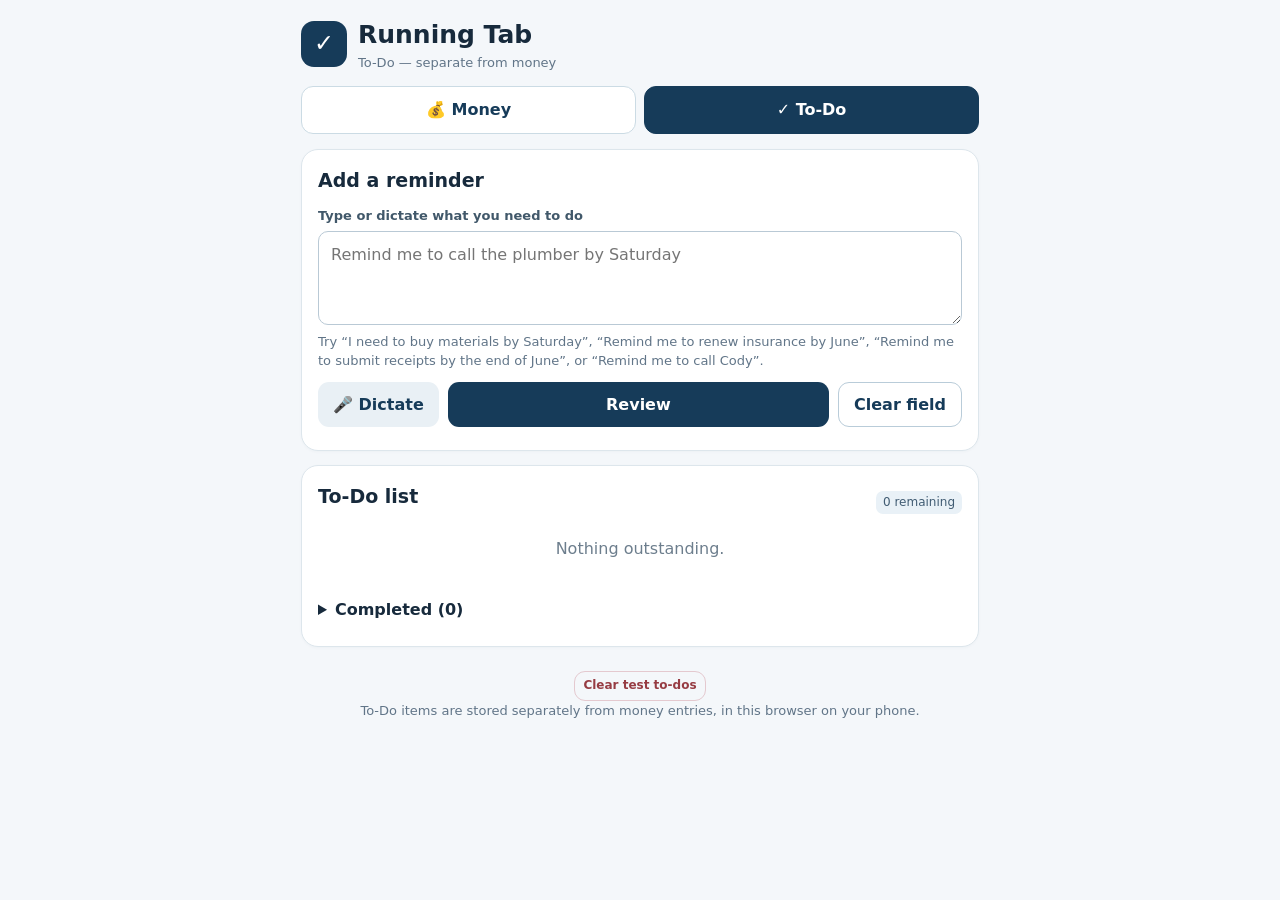
==== todo.html @ 0cf715d8 "Add separate voice To-Do page with natural-language deadlines and completion checkboxes" ====
<!doctype html>
<html lang="en">
<head>
<meta charset="utf-8"><meta name="viewport" content="width=device-width,initial-scale=1,viewport-fit=cover">
<meta name="theme-color" content="#163b59"><title>Running Tab — To-Do</title>
<link rel="manifest" href="./manifest.webmanifest"><link rel="icon" href="./icon.svg" type="image/svg+xml">
<style>
:root{font-family:system-ui,-apple-system,"Segoe UI",Roboto,sans-serif;color:#172a3c;background:#f4f7fa;color-scheme:light}
*{box-sizing:border-box}body{margin:0;line-height:1.48}main{max-width:700px;margin:auto;padding:13px 11px 45px}
h1,h2,p{margin-top:0}h1{font-size:25px;margin-bottom:0}h2{font-size:19px;margin-bottom:12px}
button,input,select,textarea{font:inherit}button{border:0;border-radius:11px;min-height:45px;padding:10px 15px;font-weight:700;cursor:pointer}
button.primary{background:#163b59;color:#fff}button.secondary{background:#e9f0f5;color:#163b59}
button.outline{background:#fff;color:#163b59;border:1px solid #b9ccd9}button.danger{background:transparent;color:#963c43;border:1px solid #e4c9cf}
button:disabled{opacity:.6}input,select,textarea{display:block;width:100%;background:#fff;color:#14283b;border:1px solid #b9c9d5;border-radius:10px;padding:11px 12px;font-size:16px;min-height:45px}
button:focus-visible,input:focus,textarea:focus,select:focus,a:focus-visible{outline:3px solid #8bb9d8;outline-offset:2px}
input[type="checkbox"]{width:23px;height:23px;min-height:23px;flex:none;accent-color:#163b59}
textarea{height:94px;resize:vertical}.head{display:flex;align-items:center;gap:11px;margin:3px 0 14px}
.mark{background:#163b59;color:#fff;border-radius:13px;display:grid;place-items:center;width:46px;height:46px;font-weight:900;font-size:24px}
.info,.hint{font-size:13px;color:#617588}.hint{margin:7px 0}
.tabs{display:flex;gap:8px;margin-bottom:15px}.tabs a{flex:1;background:white;border:1px solid #cbdbe4;border-radius:12px;padding:11px;text-align:center;text-decoration:none;color:#163b59;font-weight:800}
.tabs a.active{background:#163b59;border-color:#163b59;color:white}
.card{background:#fff;border:1px solid #dde6ec;border-radius:17px;padding:16px;margin-bottom:14px;box-shadow:0 1px 3px #163b5908}
.label{display:block;font-size:13px;color:#41586a;font-weight:700;margin:0 0 6px}
.actions{display:flex;align-items:center;gap:9px;flex-wrap:wrap;margin-top:11px}.actions .primary{flex:1}
.hide{display:none!important}.review{border-top:1px solid #e2ebf0;margin-top:14px;padding-top:13px}
.callout{background:#eef5f9;border:1px solid #cadae5;border-radius:11px;padding:12px;margin:12px 0;white-space:pre-line;font-size:14px;font-weight:700}
.field{margin-top:10px}.grid{display:grid;grid-template-columns:1fr 1fr;gap:11px}
.notice{margin-top:10px;padding:10px;border-radius:9px;background:#eff8f1;color:#216b44;font-size:14px}
.notice.bad{background:#fff0ef;color:#932a31}.task{display:flex;gap:10px;align-items:flex-start;padding:12px;border:1px solid #e1eaf0;border-radius:12px;margin-bottom:9px;background:#fcfdfe}
.task-main{flex:1;min-width:0}.task-name{font-weight:750;overflow-wrap:anywhere}.task-meta{font-size:13px;color:#62788b;margin-top:4px}
.task.done .task-name{text-decoration:line-through;color:#8797a5}
.small{font-size:12px;min-height:30px;padding:5px 8px}
.list-head{display:flex;align-items:center;justify-content:space-between;gap:8px}
.tag{background:#e9f1f7;border-radius:7px;padding:3px 7px;font-size:12px;color:#415c73}
.empty{text-align:center;color:#6d7e8d;padding:14px}details summary{cursor:pointer;font-weight:700;padding:8px 0}
.bottom{text-align:center;margin-top:24px}
@media(max-width:440px){main{padding:11px 9px 35px}.card{padding:13px}.grid{grid-template-columns:1fr}}
</style></head><body><main>
<header class="head"><div class="mark">✓</div><div><h1>Running Tab</h1><div class="info">To-Do — separate from money</div></div></header>
<nav class="tabs" aria-label="Running Tab sections"><a href="./index.html">💰 Money</a><a class="active" href="./todo.html" aria-current="page">✓ To-Do</a></nav>
<section class="card">
<h2>Add a reminder</h2>
<label class="label" for="words">Type or dictate what you need to do</label>
<textarea id="words" placeholder="Remind me to call the plumber by Saturday"></textarea>
<p class="hint">Try “I need to buy materials by Saturday”, “Remind me to renew insurance by June”, “Remind me to submit receipts by the end of June”, or “Remind me to call Cody”.</p>
<div class="actions"><button type="button" class="secondary" id="mic">🎤 Dictate</button><button type="button" class="primary" id="review">Review</button><button type="button" class="outline" id="clear">Clear field</button></div>
<p class="hint" id="micStatus" role="status" aria-live="polite"></p><div id="status" role="status" aria-live="polite"></div>
<form id="form" class="review hide">
<h2>Review reminder</h2><div class="callout" id="summary"></div>
<p class="info">Nothing is saved until you confirm. You can edit the details below.</p>
<div class="field"><label class="label" for="taskTitle">To do</label><input id="taskTitle" type="text" maxlength="300" required></div>
<div class="grid">
<div class="field"><label class="label" for="dueType">Deadline</label><select id="dueType"><option value="day">Specific date</option><option value="month">Month only (no day)</option><option value="none">No date</option></select></div>
<div class="field" id="dayWrap"><label class="label" for="dueDay">Date</label><input type="date" id="dueDay"></div>
<div class="field hide" id="monthWrap"><label class="label" for="dueMonth">Month</label><input type="month" id="dueMonth"></div>
</div>
<div class="actions"><button class="primary" type="submit">Confirm &amp; save</button><button class="secondary" type="button" id="cancel">Change sentence</button></div>
</form>
</section>
<section class="card">
<div class="list-head"><h2>To-Do list</h2><span class="tag" id="count">0 remaining</span></div>
<div id="pending"><p class="empty">No tasks yet.</p></div>
<details><summary id="doneCount">Completed (0)</summary><div id="completed"></div></details>
</section>
<div class="bottom"><button type="button" class="danger small" id="reset">Clear test to-dos</button><p class="info">To-Do items are stored separately from money entries, in this browser on your phone.</p></div>
</main><script>
(()=>{
'use strict';
const $=id=>document.getElementById(id);
const STORE='running-tab-todo-v1';
const months=['January','February','March','April','May','June','July','August','September','October','November','December'];
const days=['Sunday','Monday','Tuesday','Wednesday','Thursday','Friday','Saturday'];
const pad=n=>String(n).padStart(2,'0');
const iso=d=>[d.getFullYear(),pad(d.getMonth()+1),pad(d.getDate())].join('-');
const now=()=>new Date();
const escapeHTML=s=>String(s??'').replace(/[&<>"']/g,c=>({'&':'&amp;','<':'&lt;','>':'&gt;','"':'&quot;',"'":'&#39;'}[c]));
const midx=s=>{const q=String(s||'').toLowerCase().replace(/\.$/,'');return q.length<3?-1:months.findIndex(m=>m.toLowerCase().startsWith(q));};
const valid=(y,m,d)=>{const t=new Date(y,m,d);return t.getFullYear()===y&&t.getMonth()===m&&t.getDate()===d;};
function futureYear(month,day,year){if(year!==undefined&&year!==null)return Number(year);const n=now();const d=new Date(n.getFullYear(),month,day);return d<new Date(n.getFullYear(),n.getMonth(),n.getDate())?n.getFullYear()+1:n.getFullYear();}
function deadlineLabel(t){
 if(t.dueType==='none')return 'No date';
 if(t.dueType==='month'){const m=Number(t.due.slice(5,7));return months[m-1]+' '+t.due.slice(0,4)+' (no specific day)';}
 const d=new Date(t.due+'T12:00:00');
 return Number.isNaN(d.getTime())?'Check date':d.toLocaleDateString('en-CA',{weekday:'short',month:'short',day:'numeric',year:'numeric'});
}
function interpret(input){
 let s=String(input||'').trim().replace(/\s+/g,' ').replace(/[.!?]+$/,'').trim();
 if(!s)return {error:'Type or say a reminder first.'};
 s=s.replace(/^(?:remind\s+me(?:\s+to)?|i\s+need\s+to|i\s+have\s+to|don'?t\s+forget\s+to)\s+/i,'').trim();
 let dueType='none',due='',unrecognized=false;
 function use(match,details){if(!match)return false;dueType=details.type;due=details.value;s=s.slice(0,match.index).trim();return true;}
 let m;
 // The end of a month: actual final calendar day, including leap years.
 m=s.match(/\s+(?:(?:by|before|on|at)\s+)?(?:the\s+)?end\s+of\s+([a-z]+)(?:\s+(\d{4}))?$/i);
 if(m){const mo=midx(m[1]);if(mo>=0){const y=futureYear(mo,1,m[2]);const last=new Date(y,mo+1,0);use(m,{type:'day',value:iso(last)});}}
 // "by June" means June 1, NOT an arbitrary day and not an unknown date.
 if(dueType==='none'){m=s.match(/\s+(?:by|before)\s+([a-z]+)(?:\s+(\d{4}))?$/i);if(m){const mo=midx(m[1]);if(mo>=0){const y=futureYear(mo,1,m[2]);use(m,{type:'day',value:iso(new Date(y,mo,1))});}}}
 // "in June" without day remains an explicitly month-only task.
 if(dueType==='none'){m=s.match(/\s+(?:in|during)\s+([a-z]+)(?:\s+(\d{4}))?(?:\s*,?\s*no\s+day)?$/i);if(m){const mo=midx(m[1]);if(mo>=0){const y=futureYear(mo,1,m[2]);use(m,{type:'month',value:y+'-'+pad(mo+1)});}}}
 // Specific dates e.g. June 12, June 12th, 12 June.
 if(dueType==='none'){
 m=s.match(/\s+(?:by|on|before|due\s+(?:on|by))\s+([a-z]+)\s+(\d{1,2})(?:st|nd|rd|th)?(?:,?\s+(\d{4}))?$/i);
 let mon,day,year;
 if(m){mon=midx(m[1]);day=Number(m[2]);year=m[3];}
 else {m=s.match(/\s+(?:by|on|before)\s+(\d{1,2})(?:st|nd|rd|th)?\s+([a-z]+)(?:\s+(\d{4}))?$/i);if(m){mon=midx(m[2]);day=Number(m[1]);year=m[3];}}
 if(m&&mon>=0){const y=futureYear(mon,day,year);if(valid(y,mon,day))use(m,{type:'day',value:iso(new Date(y,mon,day))});}
 }
 // This Saturday / next Saturday / by Saturday, including current day.
 if(dueType==='none'){m=s.match(/\s+(?:by|on|before|due\s+(?:on|by))\s+(?:(next|this)\s+)?(sunday|monday|tuesday|wednesday|thursday|friday|saturday)$/i);
 if(m){const wk=days.findIndex(d=>d.toLowerCase()===m[2].toLowerCase());const d=now();let diff=(wk-d.getDay()+7)%7;if(m[1]&&m[1].toLowerCase()==='next')diff+=diff===0?7:7;d.setDate(d.getDate()+diff);use(m,{type:'day',value:iso(d)});}}
 if(dueType==='none'){m=s.match(/\s+(?:by|on|before)\s+(today|tomorrow)$/i);if(m){const d=now();if(m[1].toLowerCase()==='tomorrow')d.setDate(d.getDate()+1);use(m,{type:'day',value:iso(d)});}}
 if(dueType==='none'){m=s.match(/\s+(?:by|on)\s+(\d{4}-\d{2}-\d{2})$/);if(m){const parts=m[1].split('-').map(Number);if(valid(parts[0],parts[1]-1,parts[2]))use(m,{type:'day',value:m[1]});}}
 if(dueType==='none'&&/\s+(?:by|on|before|in|during)\s+\S+(?:\s+\S+){0,2}$/i.test(s))unrecognized=true;
 if(!s)return {error:'Please say what needs to be done.'};
 if(s.length>300)return {error:'The reminder is too long. Please shorten it.'};
 return {title:s[0].toUpperCase()+s.slice(1),dueType,due,unrecognized};
}
let tasks=[];
try{const r=JSON.parse(localStorage.getItem(STORE)||'[]');if(Array.isArray(r))tasks=r.filter(x=>x&&typeof x.id==='string'&&typeof x.title==='string'&&['day','month','none'].includes(x.dueType));}catch(e){}
function status(msg,bad=false){const e=$('status');e.textContent=msg||'';e.className=msg?'notice'+(bad?' bad':''):'';}
function persist(next){try{localStorage.setItem(STORE,JSON.stringify(next));tasks=next;return true;}catch(e){status('Could not save to this browser. Check its storage settings.',true);return false;}}
function summary(){
 const type=$('dueType').value;const due=type==='day'?$('dueDay').value:type==='month'?$('dueMonth').value:'';
 $('summary').textContent=($('taskTitle').value.trim()||'(task missing)')+'\nDeadline: '+(type==='none'?'No date':due?deadlineLabel({dueType:type,due}):'Please select a date');
}
function dueChange(){
 const ty=$('dueType').value;$('dayWrap').classList.toggle('hide',ty!=='day');$('monthWrap').classList.toggle('hide',ty!=='month');summary();
}
function hide(){$('form').classList.add('hide');}
$('review').addEventListener('click',()=>{
 const r=interpret($('words').value);
 if(r.error){hide();status(r.error,true);return;}
 $('taskTitle').value=r.title;$('dueType').value=r.dueType;
 $('dueDay').value=r.dueType==='day'?r.due:'';$('dueMonth').value=r.dueType==='month'?r.due:'';
 $('form').classList.remove('hide');dueChange();
 status(r.unrecognized?'I could not identify the deadline. Please correct it before confirming.':'');
});
$('clear').addEventListener('click',()=>{$('words').value='';hide();status('');$('words').focus();});
$('cancel').addEventListener('click',()=>{hide();status('');$('words').focus();});
$('words').addEventListener('input',()=>{hide();status('');});
['taskTitle','dueDay','dueMonth'].forEach(id=>$(id).addEventListener('input',summary));
$('dueType').addEventListener('change',dueChange);
$('form').addEventListener('submit',event=>{
 event.preventDefault();const title=$('taskTitle').value.trim(),dueType=$('dueType').value,due=dueType==='day'?$('dueDay').value:dueType==='month'?$('dueMonth').value:'';
 if(!title||title.length>300){status('Enter a short reminder.',true);return;}
 if(dueType!=='none'&&!due){status('Choose a deadline, or select No date.',true);return;}
 const rec={id:crypto.randomUUID?crypto.randomUUID():String(Date.now())+Math.random(),title,dueType,due,done:false,created:new Date().toISOString()};
 if(!persist([...tasks,rec]))return;
 $('words').value='';hide();render();status('Reminder saved.');$('words').focus();
});
const sortKey=t=>t.dueType==='none'?'9999-12-31':t.dueType==='month'?t.due+'-32':t.due;
function render(){
 const open=tasks.filter(t=>!t.done).sort((a,b)=>sortKey(a).localeCompare(sortKey(b))||a.created.localeCompare(b.created));
 const completed=tasks.filter(t=>t.done).sort((a,b)=>String(b.completedAt).localeCompare(String(a.completedAt)));
 $('count').textContent=open.length+' remaining';$('doneCount').textContent='Completed ('+completed.length+')';
 function rows(arr){return arr.map(t=>'<div class="task'+(t.done?' done':'')+'"><input type="checkbox" data-toggle="'+escapeHTML(t.id)+'" '+(t.done?'checked':'')+' aria-label="Mark '+escapeHTML(t.title)+' '+(t.done?'not done':'complete')+'"><div class="task-main"><div class="task-name">'+escapeHTML(t.title)+'</div><div class="task-meta">'+escapeHTML(deadlineLabel(t))+'</div></div><button type="button" class="danger small" data-remove="'+escapeHTML(t.id)+'">Delete</button></div>').join('');}
 $('pending').innerHTML=open.length?rows(open):'<p class="empty">Nothing outstanding.</p>';
 $('completed').innerHTML=completed.length?rows(completed):'<p class="info">No completed items.</p>';
 for(const id of ['pending','completed']){
  $(id).querySelectorAll('[data-toggle]').forEach(el=>el.addEventListener('change',()=>{
   const next=tasks.map(t=>t.id===el.dataset.toggle?{...t,done:el.checked,completedAt:el.checked?new Date().toISOString():null}:t);
   if(persist(next)){render();status(el.checked?'Completed.':'Moved back to your To-Do list.');}else{el.checked=!el.checked;}
  }));
  $(id).querySelectorAll('[data-remove]').forEach(el=>el.addEventListener('click',()=>{
   const t=tasks.find(x=>x.id===el.dataset.remove);if(!t||!confirm('Delete the reminder "'+t.title+'"?'))return;
   if(persist(tasks.filter(x=>x.id!==t.id))){render();status('Reminder deleted.');}
  }));
 }
}
$('reset').addEventListener('click',()=>{if(!tasks.length)return;if(!confirm('Clear ALL test reminders? Money entries will not be affected.'))return;if(persist([])){render();hide();$('words').value='';status('Test To-Dos cleared.');}});
render();
const Mic=window.SpeechRecognition||window.webkitSpeechRecognition,button=$('mic'),micStatus=$('micStatus');let rec=null,active=false,starting=false,prefix='';
const micSay=s=>{micStatus.textContent=s;};function idle(){active=false;starting=false;button.textContent='🎤 Dictate';}
if(!Mic){button.disabled=true;micSay('Use the Samsung keyboard microphone if browser dictation is unavailable.');}
else button.addEventListener('click',()=>{
 if(active||starting){try{rec.stop();}catch(e){}return;}
 if(!window.isSecureContext){micSay('Open the HTTPS GitHub Pages address in Chrome for microphone access.');return;}
 try{
  rec=new Mic();starting=true;prefix=$('words').value.trim();rec.lang='en-CA';rec.continuous=false;rec.interimResults=true;
  rec.onstart=()=>{active=true;starting=false;button.textContent='■ Stop';micSay('Listening…');};
  rec.onresult=e=>{let phrase='';for(let i=0;i<e.results.length;i++)phrase+=e.results[i][0].transcript+' ';$('words').value=[prefix,phrase.trim()].filter(Boolean).join(' ');$('words').dispatchEvent(new Event('input',{bubbles:true}));micSay(e.results[e.results.length-1].isFinal?'Ready. Tap Review.':'Listening…');};
  rec.onerror=e=>micSay(e.error==='not-allowed'?'Microphone denied. Allow this site in Chrome settings.':e.error==='network'?'Speech recognition needs an internet connection.':'Speech error: '+e.error);
  rec.onend=()=>{idle();if(micStatus.textContent==='Listening…')micSay('Ready. Tap Review.');};
  rec.start();
 }catch(e){idle();micSay('Could not start voice recognition. You can use the keyboard microphone instead.');}
});
if('serviceWorker' in navigator&&location.protocol==='https:')navigator.serviceWorker.register('./service-worker.js').catch(()=>{});
})();
</script></body></html>
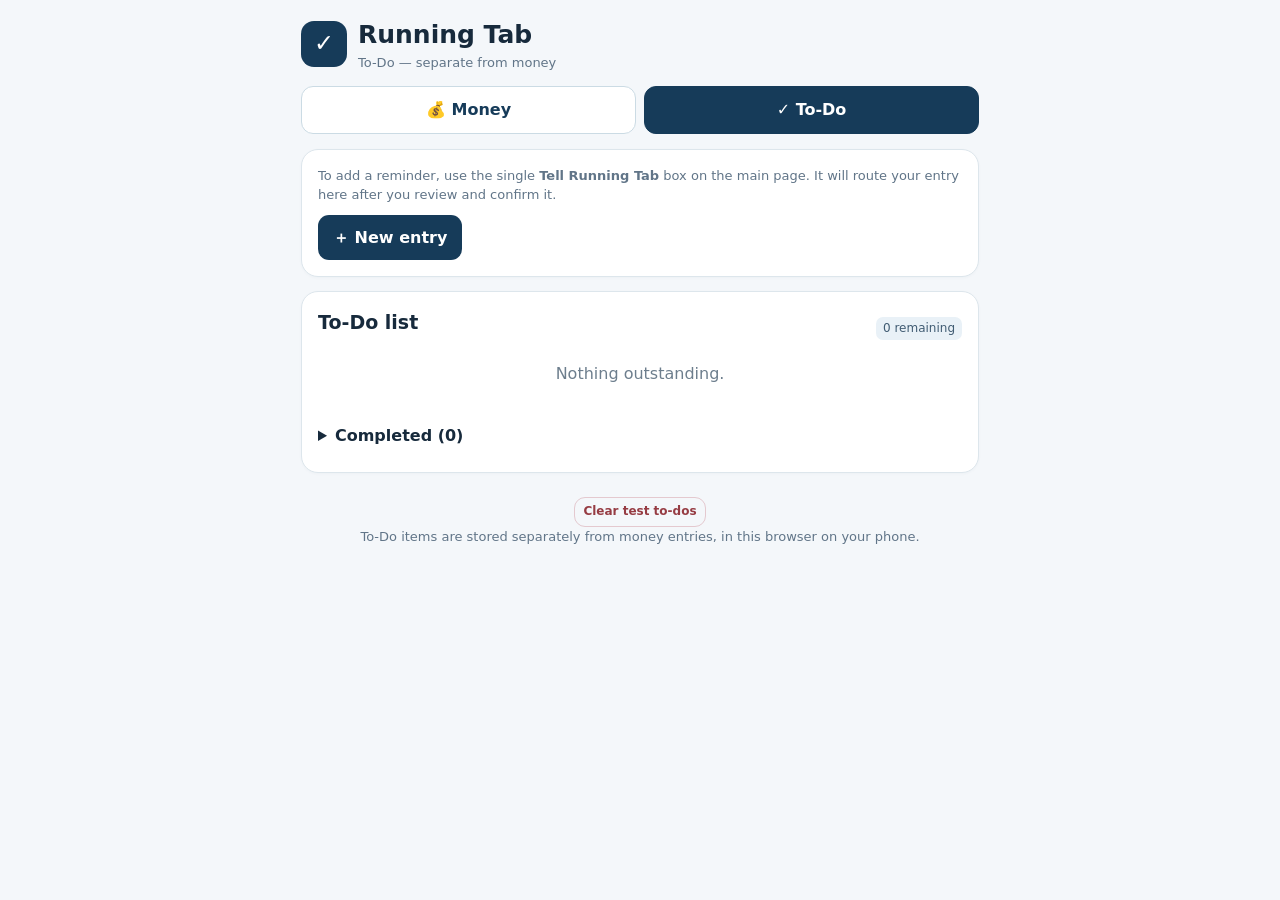
==== commit 94e48064: "Make To-Do a list-only tab, using one shared primary entry form" ====
--- a/todo.html
+++ b/todo.html
@@ -35,27 +35,13 @@
 .empty{text-align:center;color:#6d7e8d;padding:14px}details summary{cursor:pointer;font-weight:700;padding:8px 0}
 .bottom{text-align:center;margin-top:24px}
 @media(max-width:440px){main{padding:11px 9px 35px}.card{padding:13px}.grid{grid-template-columns:1fr}}
+.entry-link{display:inline-flex;align-items:center;justify-content:center;background:#163b59;color:#fff;text-decoration:none;border-radius:11px;min-height:45px;padding:10px 15px;font-weight:700}
 </style></head><body><main>
 <header class="head"><div class="mark">✓</div><div><h1>Running Tab</h1><div class="info">To-Do — separate from money</div></div></header>
 <nav class="tabs" aria-label="Running Tab sections"><a href="./index.html">💰 Money</a><a class="active" href="./todo.html" aria-current="page">✓ To-Do</a></nav>
 <section class="card">
-<h2>Add a reminder</h2>
-<label class="label" for="words">Type or dictate what you need to do</label>
-<textarea id="words" placeholder="Remind me to call the plumber by Saturday"></textarea>
-<p class="hint">Try “I need to buy materials by Saturday”, “Remind me to renew insurance by June”, “Remind me to submit receipts by the end of June”, or “Remind me to call Cody”.</p>
-<div class="actions"><button type="button" class="secondary" id="mic">🎤 Dictate</button><button type="button" class="primary" id="review">Review</button><button type="button" class="outline" id="clear">Clear field</button></div>
-<p class="hint" id="micStatus" role="status" aria-live="polite"></p><div id="status" role="status" aria-live="polite"></div>
-<form id="form" class="review hide">
-<h2>Review reminder</h2><div class="callout" id="summary"></div>
-<p class="info">Nothing is saved until you confirm. You can edit the details below.</p>
-<div class="field"><label class="label" for="taskTitle">To do</label><input id="taskTitle" type="text" maxlength="300" required></div>
-<div class="grid">
-<div class="field"><label class="label" for="dueType">Deadline</label><select id="dueType"><option value="day">Specific date</option><option value="month">Month only (no day)</option><option value="none">No date</option></select></div>
-<div class="field" id="dayWrap"><label class="label" for="dueDay">Date</label><input type="date" id="dueDay"></div>
-<div class="field hide" id="monthWrap"><label class="label" for="dueMonth">Month</label><input type="month" id="dueMonth"></div>
-</div>
-<div class="actions"><button class="primary" type="submit">Confirm &amp; save</button><button class="secondary" type="button" id="cancel">Change sentence</button></div>
-</form>
+<p style="margin:0" class="info">To add a reminder, use the single <b>Tell Running Tab</b> box on the main page. It will route your entry here after you review and confirm it.</p>
+<div class="actions"><a href="./index.html#entry" class="entry-link">＋ New entry</a></div>
 </section>
 <section class="card">
 <div class="list-head"><h2>To-Do list</h2><span class="tag" id="count">0 remaining</span></div>
@@ -63,127 +49,55 @@
 <details><summary id="doneCount">Completed (0)</summary><div id="completed"></div></details>
 </section>
 <div class="bottom"><button type="button" class="danger small" id="reset">Clear test to-dos</button><p class="info">To-Do items are stored separately from money entries, in this browser on your phone.</p></div>
-</main><script>
+<div id="status" role="status" aria-live="polite"></div></main><script>
+
 (()=>{
 'use strict';
 const $=id=>document.getElementById(id);
 const STORE='running-tab-todo-v1';
 const months=['January','February','March','April','May','June','July','August','September','October','November','December'];
-const days=['Sunday','Monday','Tuesday','Wednesday','Thursday','Friday','Saturday'];
-const pad=n=>String(n).padStart(2,'0');
-const iso=d=>[d.getFullYear(),pad(d.getMonth()+1),pad(d.getDate())].join('-');
-const now=()=>new Date();
-const escapeHTML=s=>String(s??'').replace(/[&<>"']/g,c=>({'&':'&amp;','<':'&lt;','>':'&gt;','"':'&quot;',"'":'&#39;'}[c]));
-const midx=s=>{const q=String(s||'').toLowerCase().replace(/\.$/,'');return q.length<3?-1:months.findIndex(m=>m.toLowerCase().startsWith(q));};
-const valid=(y,m,d)=>{const t=new Date(y,m,d);return t.getFullYear()===y&&t.getMonth()===m&&t.getDate()===d;};
-function futureYear(month,day,year){if(year!==undefined&&year!==null)return Number(year);const n=now();const d=new Date(n.getFullYear(),month,day);return d<new Date(n.getFullYear(),n.getMonth(),n.getDate())?n.getFullYear()+1:n.getFullYear();}
-function deadlineLabel(t){
+const esc=s=>String(s??'').replace(/[&<>"']/g,c=>({'&':'&amp;','<':'&lt;','>':'&gt;','"':'&quot;',"'":'&#39;'}[c]));
+let tasks=[];
+try{const r=JSON.parse(localStorage.getItem(STORE)||'[]');if(Array.isArray(r))tasks=r.filter(x=>x&&typeof x.id==='string'&&typeof x.title==='string'&&['day','month','none'].includes(x.dueType));}catch(e){}
+function label(t){
  if(t.dueType==='none')return 'No date';
- if(t.dueType==='month'){const m=Number(t.due.slice(5,7));return months[m-1]+' '+t.due.slice(0,4)+' (no specific day)';}
+ if(t.dueType==='month'){const mm=Number(String(t.due).slice(5,7));return (months[mm-1]||'Unknown month')+' '+String(t.due).slice(0,4)+' (no specific day)';}
  const d=new Date(t.due+'T12:00:00');
  return Number.isNaN(d.getTime())?'Check date':d.toLocaleDateString('en-CA',{weekday:'short',month:'short',day:'numeric',year:'numeric'});
 }
-function interpret(input){
- let s=String(input||'').trim().replace(/\s+/g,' ').replace(/[.!?]+$/,'').trim();
- if(!s)return {error:'Type or say a reminder first.'};
- s=s.replace(/^(?:remind\s+me(?:\s+to)?|i\s+need\s+to|i\s+have\s+to|don'?t\s+forget\s+to)\s+/i,'').trim();
- let dueType='none',due='',unrecognized=false;
- function use(match,details){if(!match)return false;dueType=details.type;due=details.value;s=s.slice(0,match.index).trim();return true;}
- let m;
- // The end of a month: actual final calendar day, including leap years.
- m=s.match(/\s+(?:(?:by|before|on|at)\s+)?(?:the\s+)?end\s+of\s+([a-z]+)(?:\s+(\d{4}))?$/i);
- if(m){const mo=midx(m[1]);if(mo>=0){const y=futureYear(mo,1,m[2]);const last=new Date(y,mo+1,0);use(m,{type:'day',value:iso(last)});}}
- // "by June" means June 1, NOT an arbitrary day and not an unknown date.
- if(dueType==='none'){m=s.match(/\s+(?:by|before)\s+([a-z]+)(?:\s+(\d{4}))?$/i);if(m){const mo=midx(m[1]);if(mo>=0){const y=futureYear(mo,1,m[2]);use(m,{type:'day',value:iso(new Date(y,mo,1))});}}}
- // "in June" without day remains an explicitly month-only task.
- if(dueType==='none'){m=s.match(/\s+(?:in|during)\s+([a-z]+)(?:\s+(\d{4}))?(?:\s*,?\s*no\s+day)?$/i);if(m){const mo=midx(m[1]);if(mo>=0){const y=futureYear(mo,1,m[2]);use(m,{type:'month',value:y+'-'+pad(mo+1)});}}}
- // Specific dates e.g. June 12, June 12th, 12 June.
- if(dueType==='none'){
- m=s.match(/\s+(?:by|on|before|due\s+(?:on|by))\s+([a-z]+)\s+(\d{1,2})(?:st|nd|rd|th)?(?:,?\s+(\d{4}))?$/i);
- let mon,day,year;
- if(m){mon=midx(m[1]);day=Number(m[2]);year=m[3];}
- else {m=s.match(/\s+(?:by|on|before)\s+(\d{1,2})(?:st|nd|rd|th)?\s+([a-z]+)(?:\s+(\d{4}))?$/i);if(m){mon=midx(m[2]);day=Number(m[1]);year=m[3];}}
- if(m&&mon>=0){const y=futureYear(mon,day,year);if(valid(y,mon,day))use(m,{type:'day',value:iso(new Date(y,mon,day))});}
- }
- // This Saturday / next Saturday / by Saturday, including current day.
- if(dueType==='none'){m=s.match(/\s+(?:by|on|before|due\s+(?:on|by))\s+(?:(next|this)\s+)?(sunday|monday|tuesday|wednesday|thursday|friday|saturday)$/i);
- if(m){const wk=days.findIndex(d=>d.toLowerCase()===m[2].toLowerCase());const d=now();let diff=(wk-d.getDay()+7)%7;if(m[1]&&m[1].toLowerCase()==='next')diff+=diff===0?7:7;d.setDate(d.getDate()+diff);use(m,{type:'day',value:iso(d)});}}
- if(dueType==='none'){m=s.match(/\s+(?:by|on|before)\s+(today|tomorrow)$/i);if(m){const d=now();if(m[1].toLowerCase()==='tomorrow')d.setDate(d.getDate()+1);use(m,{type:'day',value:iso(d)});}}
- if(dueType==='none'){m=s.match(/\s+(?:by|on)\s+(\d{4}-\d{2}-\d{2})$/);if(m){const parts=m[1].split('-').map(Number);if(valid(parts[0],parts[1]-1,parts[2]))use(m,{type:'day',value:m[1]});}}
- if(dueType==='none'&&/\s+(?:by|on|before|in|during)\s+\S+(?:\s+\S+){0,2}$/i.test(s))unrecognized=true;
- if(!s)return {error:'Please say what needs to be done.'};
- if(s.length>300)return {error:'The reminder is too long. Please shorten it.'};
- return {title:s[0].toUpperCase()+s.slice(1),dueType,due,unrecognized};
+function status(message,bad=false){const el=$('status');if(!el)return;el.textContent=message;el.className=message?'notice'+(bad?' bad':''):'';}
+function persist(next){try{localStorage.setItem(STORE,JSON.stringify(next));tasks=next;return true;}catch(e){status('Could not save the change on this device.',true);return false;}}
+function sortKey(t){return t.dueType==='none'?'9999-12-31':t.dueType==='month'?t.due+'-32':t.due;}
+function rows(items){
+ return items.map(t=>'<div class="task'+(t.done?' done':'')+'"><input type="checkbox" data-toggle="'+esc(t.id)+'" '+(t.done?'checked':'')+' aria-label="Mark '+esc(t.title)+(t.done?' not done':' complete')+'"><div class="task-main"><div class="task-name">'+esc(t.title)+'</div><div class="task-meta">'+esc(label(t))+'</div></div><button type="button" class="danger small" data-remove="'+esc(t.id)+'">Delete</button></div>').join('');
 }
-let tasks=[];
-try{const r=JSON.parse(localStorage.getItem(STORE)||'[]');if(Array.isArray(r))tasks=r.filter(x=>x&&typeof x.id==='string'&&typeof x.title==='string'&&['day','month','none'].includes(x.dueType));}catch(e){}
-function status(msg,bad=false){const e=$('status');e.textContent=msg||'';e.className=msg?'notice'+(bad?' bad':''):'';}
-function persist(next){try{localStorage.setItem(STORE,JSON.stringify(next));tasks=next;return true;}catch(e){status('Could not save to this browser. Check its storage settings.',true);return false;}}
-function summary(){
- const type=$('dueType').value;const due=type==='day'?$('dueDay').value:type==='month'?$('dueMonth').value:'';
- $('summary').textContent=($('taskTitle').value.trim()||'(task missing)')+'\nDeadline: '+(type==='none'?'No date':due?deadlineLabel({dueType:type,due}):'Please select a date');
-}
-function dueChange(){
- const ty=$('dueType').value;$('dayWrap').classList.toggle('hide',ty!=='day');$('monthWrap').classList.toggle('hide',ty!=='month');summary();
-}
-function hide(){$('form').classList.add('hide');}
-$('review').addEventListener('click',()=>{
- const r=interpret($('words').value);
- if(r.error){hide();status(r.error,true);return;}
- $('taskTitle').value=r.title;$('dueType').value=r.dueType;
- $('dueDay').value=r.dueType==='day'?r.due:'';$('dueMonth').value=r.dueType==='month'?r.due:'';
- $('form').classList.remove('hide');dueChange();
- status(r.unrecognized?'I could not identify the deadline. Please correct it before confirming.':'');
-});
-$('clear').addEventListener('click',()=>{$('words').value='';hide();status('');$('words').focus();});
-$('cancel').addEventListener('click',()=>{hide();status('');$('words').focus();});
-$('words').addEventListener('input',()=>{hide();status('');});
-['taskTitle','dueDay','dueMonth'].forEach(id=>$(id).addEventListener('input',summary));
-$('dueType').addEventListener('change',dueChange);
-$('form').addEventListener('submit',event=>{
- event.preventDefault();const title=$('taskTitle').value.trim(),dueType=$('dueType').value,due=dueType==='day'?$('dueDay').value:dueType==='month'?$('dueMonth').value:'';
- if(!title||title.length>300){status('Enter a short reminder.',true);return;}
- if(dueType!=='none'&&!due){status('Choose a deadline, or select No date.',true);return;}
- const rec={id:crypto.randomUUID?crypto.randomUUID():String(Date.now())+Math.random(),title,dueType,due,done:false,created:new Date().toISOString()};
- if(!persist([...tasks,rec]))return;
- $('words').value='';hide();render();status('Reminder saved.');$('words').focus();
-});
-const sortKey=t=>t.dueType==='none'?'9999-12-31':t.dueType==='month'?t.due+'-32':t.due;
 function render(){
- const open=tasks.filter(t=>!t.done).sort((a,b)=>sortKey(a).localeCompare(sortKey(b))||a.created.localeCompare(b.created));
- const completed=tasks.filter(t=>t.done).sort((a,b)=>String(b.completedAt).localeCompare(String(a.completedAt)));
- $('count').textContent=open.length+' remaining';$('doneCount').textContent='Completed ('+completed.length+')';
- function rows(arr){return arr.map(t=>'<div class="task'+(t.done?' done':'')+'"><input type="checkbox" data-toggle="'+escapeHTML(t.id)+'" '+(t.done?'checked':'')+' aria-label="Mark '+escapeHTML(t.title)+' '+(t.done?'not done':'complete')+'"><div class="task-main"><div class="task-name">'+escapeHTML(t.title)+'</div><div class="task-meta">'+escapeHTML(deadlineLabel(t))+'</div></div><button type="button" class="danger small" data-remove="'+escapeHTML(t.id)+'">Delete</button></div>').join('');}
+ const open=tasks.filter(t=>!t.done).sort((a,b)=>sortKey(a).localeCompare(sortKey(b))||String(a.created).localeCompare(String(b.created)));
+ const done=tasks.filter(t=>t.done).sort((a,b)=>String(b.completedAt||'').localeCompare(String(a.completedAt||'')));
+ $('count').textContent=open.length+' remaining';
+ $('doneCount').textContent='Completed ('+done.length+')';
  $('pending').innerHTML=open.length?rows(open):'<p class="empty">Nothing outstanding.</p>';
- $('completed').innerHTML=completed.length?rows(completed):'<p class="info">No completed items.</p>';
- for(const id of ['pending','completed']){
-  $(id).querySelectorAll('[data-toggle]').forEach(el=>el.addEventListener('change',()=>{
-   const next=tasks.map(t=>t.id===el.dataset.toggle?{...t,done:el.checked,completedAt:el.checked?new Date().toISOString():null}:t);
-   if(persist(next)){render();status(el.checked?'Completed.':'Moved back to your To-Do list.');}else{el.checked=!el.checked;}
+ $('completed').innerHTML=done.length?rows(done):'<p class="info">No completed items.</p>';
+ for(const root of ['pending','completed']){
+  $(root).querySelectorAll('[data-toggle]').forEach(el=>el.addEventListener('change',()=>{
+    const next=tasks.map(t=>t.id===el.dataset.toggle?{...t,done:el.checked,completedAt:el.checked?new Date().toISOString():null}:t);
+    if(persist(next)){render();status(el.checked?'Completed.':'Moved back to the To-Do list.');}
+    else el.checked=!el.checked;
   }));
-  $(id).querySelectorAll('[data-remove]').forEach(el=>el.addEventListener('click',()=>{
-   const t=tasks.find(x=>x.id===el.dataset.remove);if(!t||!confirm('Delete the reminder "'+t.title+'"?'))return;
-   if(persist(tasks.filter(x=>x.id!==t.id))){render();status('Reminder deleted.');}
+  $(root).querySelectorAll('[data-remove]').forEach(el=>el.addEventListener('click',()=>{
+    const task=tasks.find(t=>t.id===el.dataset.remove);
+    if(!task||!confirm('Delete "'+task.title+'"?'))return;
+    if(persist(tasks.filter(t=>t.id!==task.id))){render();status('Reminder deleted.');}
   }));
  }
 }
-$('reset').addEventListener('click',()=>{if(!tasks.length)return;if(!confirm('Clear ALL test reminders? Money entries will not be affected.'))return;if(persist([])){render();hide();$('words').value='';status('Test To-Dos cleared.');}});
+$('reset').addEventListener('click',()=>{
+ if(!tasks.length)return;
+ if(!confirm('Clear ALL test reminders? Money entries will not be affected.'))return;
+ if(persist([])){render();status('Test To-Dos cleared.');}
+});
+window.addEventListener('storage',e=>{if(e.key!==STORE)return;try{const x=JSON.parse(e.newValue||'[]');if(Array.isArray(x)){tasks=x;render();}}catch(err){}});
 render();
-const Mic=window.SpeechRecognition||window.webkitSpeechRecognition,button=$('mic'),micStatus=$('micStatus');let rec=null,active=false,starting=false,prefix='';
-const micSay=s=>{micStatus.textContent=s;};function idle(){active=false;starting=false;button.textContent='🎤 Dictate';}
-if(!Mic){button.disabled=true;micSay('Use the Samsung keyboard microphone if browser dictation is unavailable.');}
-else button.addEventListener('click',()=>{
- if(active||starting){try{rec.stop();}catch(e){}return;}
- if(!window.isSecureContext){micSay('Open the HTTPS GitHub Pages address in Chrome for microphone access.');return;}
- try{
-  rec=new Mic();starting=true;prefix=$('words').value.trim();rec.lang='en-CA';rec.continuous=false;rec.interimResults=true;
-  rec.onstart=()=>{active=true;starting=false;button.textContent='■ Stop';micSay('Listening…');};
-  rec.onresult=e=>{let phrase='';for(let i=0;i<e.results.length;i++)phrase+=e.results[i][0].transcript+' ';$('words').value=[prefix,phrase.trim()].filter(Boolean).join(' ');$('words').dispatchEvent(new Event('input',{bubbles:true}));micSay(e.results[e.results.length-1].isFinal?'Ready. Tap Review.':'Listening…');};
-  rec.onerror=e=>micSay(e.error==='not-allowed'?'Microphone denied. Allow this site in Chrome settings.':e.error==='network'?'Speech recognition needs an internet connection.':'Speech error: '+e.error);
-  rec.onend=()=>{idle();if(micStatus.textContent==='Listening…')micSay('Ready. Tap Review.');};
-  rec.start();
- }catch(e){idle();micSay('Could not start voice recognition. You can use the keyboard microphone instead.');}
-});
 if('serviceWorker' in navigator&&location.protocol==='https:')navigator.serviceWorker.register('./service-worker.js').catch(()=>{});
 })();
 </script></body></html>
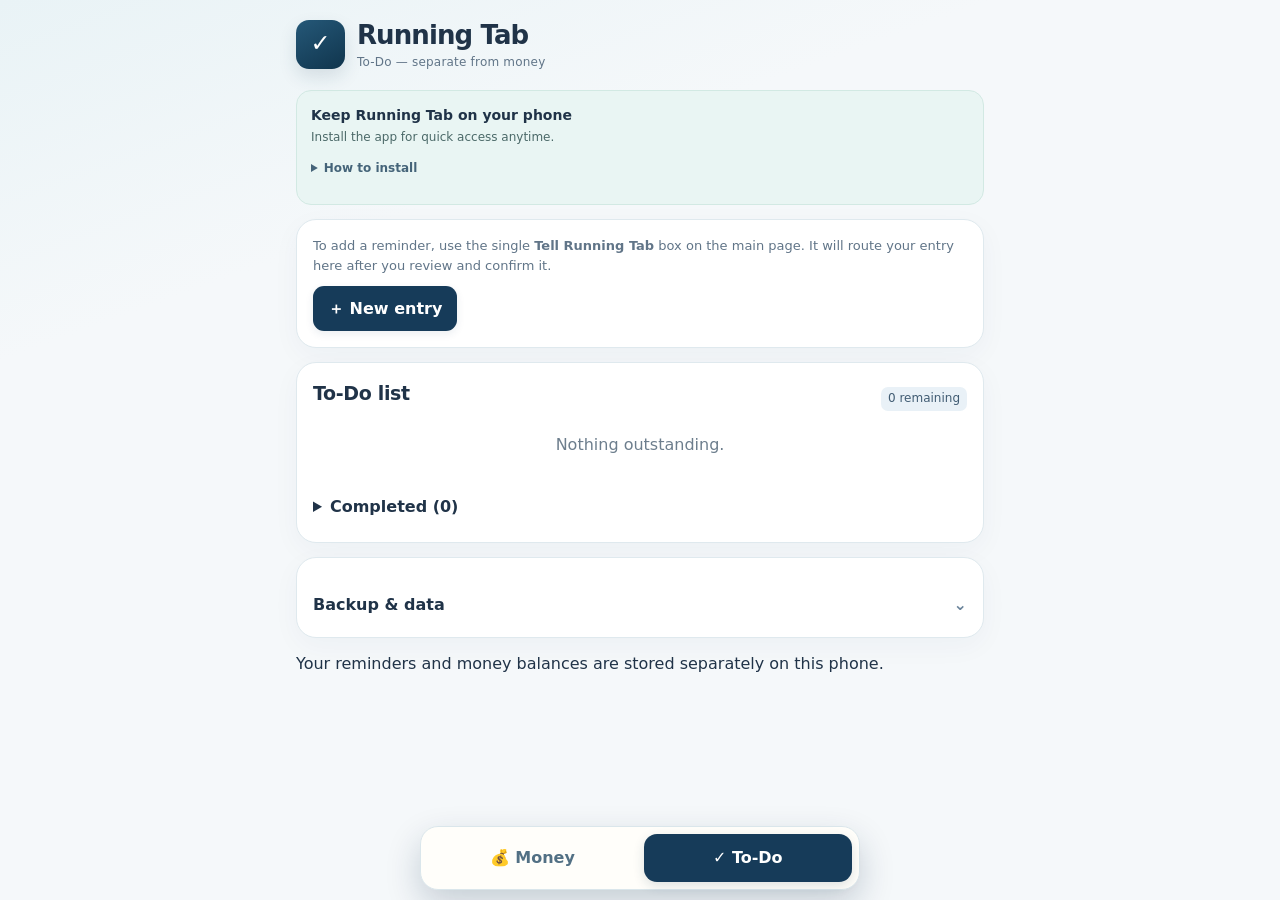
==== commit 934bbbed: "Polish To-Do page with app installation and safer data controls" ====
--- a/todo.html
+++ b/todo.html
@@ -3,7 +3,7 @@
 <head>
 <meta charset="utf-8"><meta name="viewport" content="width=device-width,initial-scale=1,viewport-fit=cover">
 <meta name="theme-color" content="#163b59"><title>Running Tab — To-Do</title>
-<link rel="manifest" href="./manifest.webmanifest"><link rel="icon" href="./icon.svg" type="image/svg+xml">
+<link rel="manifest" href="./manifest.webmanifest"><link rel="icon" href="./icon.svg" type="image/svg+xml"><link rel="icon" href="./icon-192.png" type="image/png" sizes="192x192"><link rel="apple-touch-icon" href="./icon-192.png"><script src="./install.js" defer></script>
 <style>
 :root{font-family:system-ui,-apple-system,"Segoe UI",Roboto,sans-serif;color:#172a3c;background:#f4f7fa;color-scheme:light}
 *{box-sizing:border-box}body{margin:0;line-height:1.48}main{max-width:700px;margin:auto;padding:13px 11px 45px}
@@ -36,9 +36,11 @@
 .bottom{text-align:center;margin-top:24px}
 @media(max-width:440px){main{padding:11px 9px 35px}.card{padding:13px}.grid{grid-template-columns:1fr}}
 .entry-link{display:inline-flex;align-items:center;justify-content:center;background:#163b59;color:#fff;text-decoration:none;border-radius:11px;min-height:45px;padding:10px 15px;font-weight:700}
-</style></head><body><main>
+</style>
+<link rel="stylesheet" href="./app.css"></head><body><main>
 <header class="head"><div class="mark">✓</div><div><h1>Running Tab</h1><div class="info">To-Do — separate from money</div></div></header>
 <nav class="tabs" aria-label="Running Tab sections"><a href="./index.html">💰 Money</a><a class="active" href="./todo.html" aria-current="page">✓ To-Do</a></nav>
+<section class="install-panel" id="installPanel" aria-label="Install Running Tab"><div><strong>Keep Running Tab on your phone</strong><p>Install the app for quick access anytime.</p><details class="install-tips"><summary>How to install</summary><p>In Chrome, tap the ⋮ menu → Add to Home screen → Install app.</p></details><div id="installStatus" class="hint" role="status"></div></div><button id="installBtn" type="button" class="primary" hidden>Install app</button></section>
 <section class="card">
 <p style="margin:0" class="info">To add a reminder, use the single <b>Tell Running Tab</b> box on the main page. It will route your entry here after you review and confirm it.</p>
 <div class="actions"><a href="./index.html#entry" class="entry-link">＋ New entry</a></div>
@@ -48,7 +50,11 @@
 <div id="pending"><p class="empty">No tasks yet.</p></div>
 <details><summary id="doneCount">Completed (0)</summary><div id="completed"></div></details>
 </section>
-<div class="bottom"><button type="button" class="danger small" id="reset">Clear test to-dos</button><p class="info">To-Do items are stored separately from money entries, in this browser on your phone.</p></div>
+<section class="card"><details class="app-settings"><summary>Backup &amp; data</summary>
+<p>Back up both Money and To-Do in one file from the main page.</p>
+<a class="entry-link" href="./index.html#dataTools">Go to backup settings</a>
+<div class="danger-zone"><p>Remove reminders from this phone only:</p><button type="button" class="danger small" id="reset">Delete all reminders</button></div></details></section>
+<div class="foot">Your reminders and money balances are stored separately on this phone.</div>
 <div id="status" role="status" aria-live="polite"></div></main><script>
 
 (()=>{
--- a/app.css
+++ b/app.css
@@ -0,0 +1,49 @@
+/* Running Tab mobile app polish - shared by Money and To-Do. */
+:root{--navy:#163b59;--ink:#203348;--teal:#0d907b;--soft:#edf4f7;--line:#dce8ec}
+html{scroll-behavior:smooth}
+body{min-height:100vh;background:linear-gradient(160deg,#e9f3f6 0,#f5f8fa 340px,#f5f8fa 100%);color:var(--ink)}
+main{max-width:710px!important;padding-top:16px!important;padding-bottom:calc(112px + env(safe-area-inset-bottom))!important}
+.head{margin:0 0 18px!important;gap:12px}
+.head h1{font-size:26px!important;font-weight:850;letter-spacing:-.9px}
+.head .info{font-size:12px;letter-spacing:.2px}
+.mark{width:49px!important;height:49px!important;box-shadow:0 8px 18px #153c5a20;background:linear-gradient(150deg,#255878,#10354d)!important}
+.card{border:1px solid #dfe9ee!important;border-radius:20px!important;box-shadow:0 8px 28px #153c5a0a!important;background:#fff!important}
+.card h2{font-size:19px;letter-spacing:-.35px}
+button{transition:background .12s ease,transform .12s ease}
+button:active{transform:scale(.985)}
+button.primary,.entry-link{background:var(--navy)!important;color:white!important;box-shadow:0 3px 9px #153b5916}
+button.secondary{background:#eaf1f5!important}
+button.outline{border:1px solid #c8d7e0!important}
+textarea{min-height:106px!important;line-height:1.55}
+input,textarea,select{border-color:#cbdbe4!important}
+input:focus,textarea:focus,select:focus{border-color:#6ab1af!important;box-shadow:0 0 0 3px #0d907b16;outline:none}
+label.label{font-size:13px;letter-spacing:.05px}
+.actions{gap:8px}
+.callout{background:#ecf5f6!important;border-color:#cce5e3!important;border-radius:13px!important}
+.stat{border-radius:17px!important;box-shadow:0 5px 15px #17384b07}
+.person{background:#fff!important;border-radius:14px!important}
+.task{border-radius:14px!important;background:#fff!important}
+.task:has(input:checked){background:#f7f9fa!important}
+.tabs{position:fixed!important;z-index:60;bottom:calc(10px + env(safe-area-inset-bottom));left:50%;transform:translateX(-50%);width:calc(100% - 22px);max-width:440px;padding:7px;gap:7px!important;background:#fffefa!important;border:1px solid #dae6eb;border-radius:18px;box-shadow:0 14px 35px #0a294433;margin:0!important}
+.tabs a{border:0!important;background:transparent!important;border-radius:13px!important;padding:12px 8px!important;display:flex;align-items:center;justify-content:center;gap:8px}
+.tabs a.active{color:#fff!important;background:var(--navy)!important;box-shadow:0 4px 12px #17395024}
+.tabs a:not(.active){color:#527084!important}
+.install-panel{display:flex;align-items:center;justify-content:space-between;gap:12px;padding:12px 14px;border-radius:15px;background:#e9f5f3;border:1px solid #d2e9e3;margin-bottom:14px}
+.install-panel p{font-size:12px;color:#4b6968;margin:2px 0 0}
+.install-panel strong{font-size:14px}
+.install-panel button{white-space:nowrap;min-height:38px;font-size:13px}
+.app-settings{margin-top:15px}
+.app-settings summary{list-style:none;display:flex;align-items:center;justify-content:space-between;font-weight:800;cursor:pointer;padding:4px 0;gap:8px}
+.app-settings summary::-webkit-details-marker{display:none}
+.app-settings summary::after{content:"⌄";font-weight:900;color:#69839a}
+.app-settings[open] summary::after{content:"⌃"}
+.app-settings button,.app-settings input[type=file]{font-size:14px}
+.app-settings p{font-size:13px;color:#607486}
+.app-settings .tools-grid{display:flex;gap:8px;flex-wrap:wrap;margin-top:12px}
+.app-settings .danger-zone{margin-top:18px;padding-top:14px;border-top:1px solid #e1e9ef}
+.install-tips{font-size:12px;color:#456479;margin-top:5px}
+.install-tips summary{cursor:pointer}
+.install-tips p{margin:6px 0 0}
+.app-status{font-size:12px;color:#527185;margin:5px 0 12px}
+@media(max-width:420px){main{padding-left:10px!important;padding-right:10px!important}.card{padding:15px!important}.install-panel{padding:10px 12px}.tabs a{font-size:14px}}
+@media(prefers-reduced-motion:reduce){html{scroll-behavior:auto}button{transition:none}}
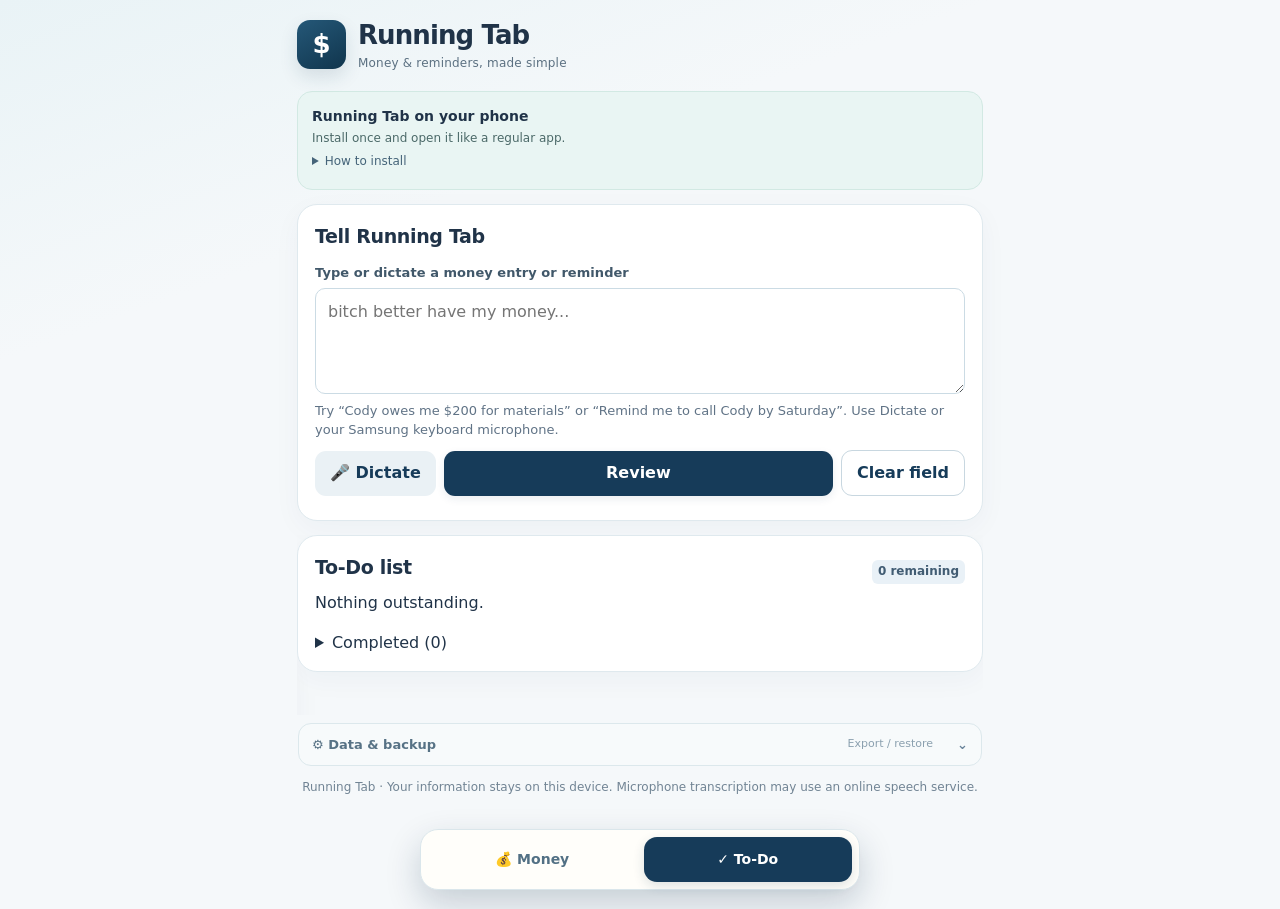
==== commit 5930d6ef: "Redirect old To-Do bookmarks to shared app To-Do panel" ====
--- a/todo.html
+++ b/todo.html
@@ -1,109 +1,8 @@
 <!doctype html>
-<html lang="en">
-<head>
-<meta charset="utf-8"><meta name="viewport" content="width=device-width,initial-scale=1,viewport-fit=cover">
-<meta name="theme-color" content="#163b59"><title>Running Tab — To-Do</title>
-<link rel="manifest" href="./manifest.webmanifest"><link rel="icon" href="./icon.svg" type="image/svg+xml"><link rel="icon" href="./icon-192.png" type="image/png" sizes="192x192"><link rel="apple-touch-icon" href="./icon-192.png"><script src="./install.js" defer></script>
-<style>
-:root{font-family:system-ui,-apple-system,"Segoe UI",Roboto,sans-serif;color:#172a3c;background:#f4f7fa;color-scheme:light}
-*{box-sizing:border-box}body{margin:0;line-height:1.48}main{max-width:700px;margin:auto;padding:13px 11px 45px}
-h1,h2,p{margin-top:0}h1{font-size:25px;margin-bottom:0}h2{font-size:19px;margin-bottom:12px}
-button,input,select,textarea{font:inherit}button{border:0;border-radius:11px;min-height:45px;padding:10px 15px;font-weight:700;cursor:pointer}
-button.primary{background:#163b59;color:#fff}button.secondary{background:#e9f0f5;color:#163b59}
-button.outline{background:#fff;color:#163b59;border:1px solid #b9ccd9}button.danger{background:transparent;color:#963c43;border:1px solid #e4c9cf}
-button:disabled{opacity:.6}input,select,textarea{display:block;width:100%;background:#fff;color:#14283b;border:1px solid #b9c9d5;border-radius:10px;padding:11px 12px;font-size:16px;min-height:45px}
-button:focus-visible,input:focus,textarea:focus,select:focus,a:focus-visible{outline:3px solid #8bb9d8;outline-offset:2px}
-input[type="checkbox"]{width:23px;height:23px;min-height:23px;flex:none;accent-color:#163b59}
-textarea{height:94px;resize:vertical}.head{display:flex;align-items:center;gap:11px;margin:3px 0 14px}
-.mark{background:#163b59;color:#fff;border-radius:13px;display:grid;place-items:center;width:46px;height:46px;font-weight:900;font-size:24px}
-.info,.hint{font-size:13px;color:#617588}.hint{margin:7px 0}
-.tabs{display:flex;gap:8px;margin-bottom:15px}.tabs a{flex:1;background:white;border:1px solid #cbdbe4;border-radius:12px;padding:11px;text-align:center;text-decoration:none;color:#163b59;font-weight:800}
-.tabs a.active{background:#163b59;border-color:#163b59;color:white}
-.card{background:#fff;border:1px solid #dde6ec;border-radius:17px;padding:16px;margin-bottom:14px;box-shadow:0 1px 3px #163b5908}
-.label{display:block;font-size:13px;color:#41586a;font-weight:700;margin:0 0 6px}
-.actions{display:flex;align-items:center;gap:9px;flex-wrap:wrap;margin-top:11px}.actions .primary{flex:1}
-.hide{display:none!important}.review{border-top:1px solid #e2ebf0;margin-top:14px;padding-top:13px}
-.callout{background:#eef5f9;border:1px solid #cadae5;border-radius:11px;padding:12px;margin:12px 0;white-space:pre-line;font-size:14px;font-weight:700}
-.field{margin-top:10px}.grid{display:grid;grid-template-columns:1fr 1fr;gap:11px}
-.notice{margin-top:10px;padding:10px;border-radius:9px;background:#eff8f1;color:#216b44;font-size:14px}
-.notice.bad{background:#fff0ef;color:#932a31}.task{display:flex;gap:10px;align-items:flex-start;padding:12px;border:1px solid #e1eaf0;border-radius:12px;margin-bottom:9px;background:#fcfdfe}
-.task-main{flex:1;min-width:0}.task-name{font-weight:750;overflow-wrap:anywhere}.task-meta{font-size:13px;color:#62788b;margin-top:4px}
-.task.done .task-name{text-decoration:line-through;color:#8797a5}
-.small{font-size:12px;min-height:30px;padding:5px 8px}
-.list-head{display:flex;align-items:center;justify-content:space-between;gap:8px}
-.tag{background:#e9f1f7;border-radius:7px;padding:3px 7px;font-size:12px;color:#415c73}
-.empty{text-align:center;color:#6d7e8d;padding:14px}details summary{cursor:pointer;font-weight:700;padding:8px 0}
-.bottom{text-align:center;margin-top:24px}
-@media(max-width:440px){main{padding:11px 9px 35px}.card{padding:13px}.grid{grid-template-columns:1fr}}
-.entry-link{display:inline-flex;align-items:center;justify-content:center;background:#163b59;color:#fff;text-decoration:none;border-radius:11px;min-height:45px;padding:10px 15px;font-weight:700}
-</style>
-<link rel="stylesheet" href="./app.css"></head><body><main>
-<header class="head"><div class="mark">✓</div><div><h1>Running Tab</h1><div class="info">To-Do — separate from money</div></div></header>
-<nav class="tabs" aria-label="Running Tab sections"><a href="./index.html">💰 Money</a><a class="active" href="./todo.html" aria-current="page">✓ To-Do</a></nav>
-<section class="install-panel" id="installPanel" aria-label="Install Running Tab"><div><strong>Keep Running Tab on your phone</strong><p>Install the app for quick access anytime.</p><details class="install-tips"><summary>How to install</summary><p>In Chrome, tap the ⋮ menu → Add to Home screen → Install app.</p></details><div id="installStatus" class="hint" role="status"></div></div><button id="installBtn" type="button" class="primary" hidden>Install app</button></section>
-<section class="card">
-<p style="margin:0" class="info">To add a reminder, use the single <b>Tell Running Tab</b> box on the main page. It will route your entry here after you review and confirm it.</p>
-<div class="actions"><a href="./index.html#entry" class="entry-link">＋ New entry</a></div>
-</section>
-<section class="card">
-<div class="list-head"><h2>To-Do list</h2><span class="tag" id="count">0 remaining</span></div>
-<div id="pending"><p class="empty">No tasks yet.</p></div>
-<details><summary id="doneCount">Completed (0)</summary><div id="completed"></div></details>
-</section>
-<section class="card"><details class="app-settings"><summary>Backup &amp; data</summary>
-<p>Back up both Money and To-Do in one file from the main page.</p>
-<a class="entry-link" href="./index.html#dataTools">Go to backup settings</a>
-<div class="danger-zone"><p>Remove reminders from this phone only:</p><button type="button" class="danger small" id="reset">Delete all reminders</button></div></details></section>
-<div class="foot">Your reminders and money balances are stored separately on this phone.</div>
-<div id="status" role="status" aria-live="polite"></div></main><script>
-
-(()=>{
-'use strict';
-const $=id=>document.getElementById(id);
-const STORE='running-tab-todo-v1';
-const months=['January','February','March','April','May','June','July','August','September','October','November','December'];
-const esc=s=>String(s??'').replace(/[&<>"']/g,c=>({'&':'&amp;','<':'&lt;','>':'&gt;','"':'&quot;',"'":'&#39;'}[c]));
-let tasks=[];
-try{const r=JSON.parse(localStorage.getItem(STORE)||'[]');if(Array.isArray(r))tasks=r.filter(x=>x&&typeof x.id==='string'&&typeof x.title==='string'&&['day','month','none'].includes(x.dueType));}catch(e){}
-function label(t){
- if(t.dueType==='none')return 'No date';
- if(t.dueType==='month'){const mm=Number(String(t.due).slice(5,7));return (months[mm-1]||'Unknown month')+' '+String(t.due).slice(0,4)+' (no specific day)';}
- const d=new Date(t.due+'T12:00:00');
- return Number.isNaN(d.getTime())?'Check date':d.toLocaleDateString('en-CA',{weekday:'short',month:'short',day:'numeric',year:'numeric'});
-}
-function status(message,bad=false){const el=$('status');if(!el)return;el.textContent=message;el.className=message?'notice'+(bad?' bad':''):'';}
-function persist(next){try{localStorage.setItem(STORE,JSON.stringify(next));tasks=next;return true;}catch(e){status('Could not save the change on this device.',true);return false;}}
-function sortKey(t){return t.dueType==='none'?'9999-12-31':t.dueType==='month'?t.due+'-32':t.due;}
-function rows(items){
- return items.map(t=>'<div class="task'+(t.done?' done':'')+'"><input type="checkbox" data-toggle="'+esc(t.id)+'" '+(t.done?'checked':'')+' aria-label="Mark '+esc(t.title)+(t.done?' not done':' complete')+'"><div class="task-main"><div class="task-name">'+esc(t.title)+'</div><div class="task-meta">'+esc(label(t))+'</div></div><button type="button" class="danger small" data-remove="'+esc(t.id)+'">Delete</button></div>').join('');
-}
-function render(){
- const open=tasks.filter(t=>!t.done).sort((a,b)=>sortKey(a).localeCompare(sortKey(b))||String(a.created).localeCompare(String(b.created)));
- const done=tasks.filter(t=>t.done).sort((a,b)=>String(b.completedAt||'').localeCompare(String(a.completedAt||'')));
- $('count').textContent=open.length+' remaining';
- $('doneCount').textContent='Completed ('+done.length+')';
- $('pending').innerHTML=open.length?rows(open):'<p class="empty">Nothing outstanding.</p>';
- $('completed').innerHTML=done.length?rows(done):'<p class="info">No completed items.</p>';
- for(const root of ['pending','completed']){
-  $(root).querySelectorAll('[data-toggle]').forEach(el=>el.addEventListener('change',()=>{
-    const next=tasks.map(t=>t.id===el.dataset.toggle?{...t,done:el.checked,completedAt:el.checked?new Date().toISOString():null}:t);
-    if(persist(next)){render();status(el.checked?'Completed.':'Moved back to the To-Do list.');}
-    else el.checked=!el.checked;
-  }));
-  $(root).querySelectorAll('[data-remove]').forEach(el=>el.addEventListener('click',()=>{
-    const task=tasks.find(t=>t.id===el.dataset.remove);
-    if(!task||!confirm('Delete "'+task.title+'"?'))return;
-    if(persist(tasks.filter(t=>t.id!==task.id))){render();status('Reminder deleted.');}
-  }));
- }
-}
-$('reset').addEventListener('click',()=>{
- if(!tasks.length)return;
- if(!confirm('Clear ALL test reminders? Money entries will not be affected.'))return;
- if(persist([])){render();status('Test To-Dos cleared.');}
-});
-window.addEventListener('storage',e=>{if(e.key!==STORE)return;try{const x=JSON.parse(e.newValue||'[]');if(Array.isArray(x)){tasks=x;render();}}catch(err){}});
-render();
-if('serviceWorker' in navigator&&location.protocol==='https:')navigator.serviceWorker.register('./service-worker.js').catch(()=>{});
-})();
-</script></body></html>+<html lang="en"><head><meta charset="utf-8">
+<meta name="viewport" content="width=device-width,initial-scale=1">
+<meta http-equiv="refresh" content="0;url=./index.html#todo">
+<title>Running Tab — To-Do</title>
+<link rel="canonical" href="./index.html#todo">
+<script>location.replace('./index.html#todo');</script>
+</head><body><p>Your To-Do list is now in the main Running Tab app. <a href="./index.html#todo">Open To-Do</a>.</p></body></html>
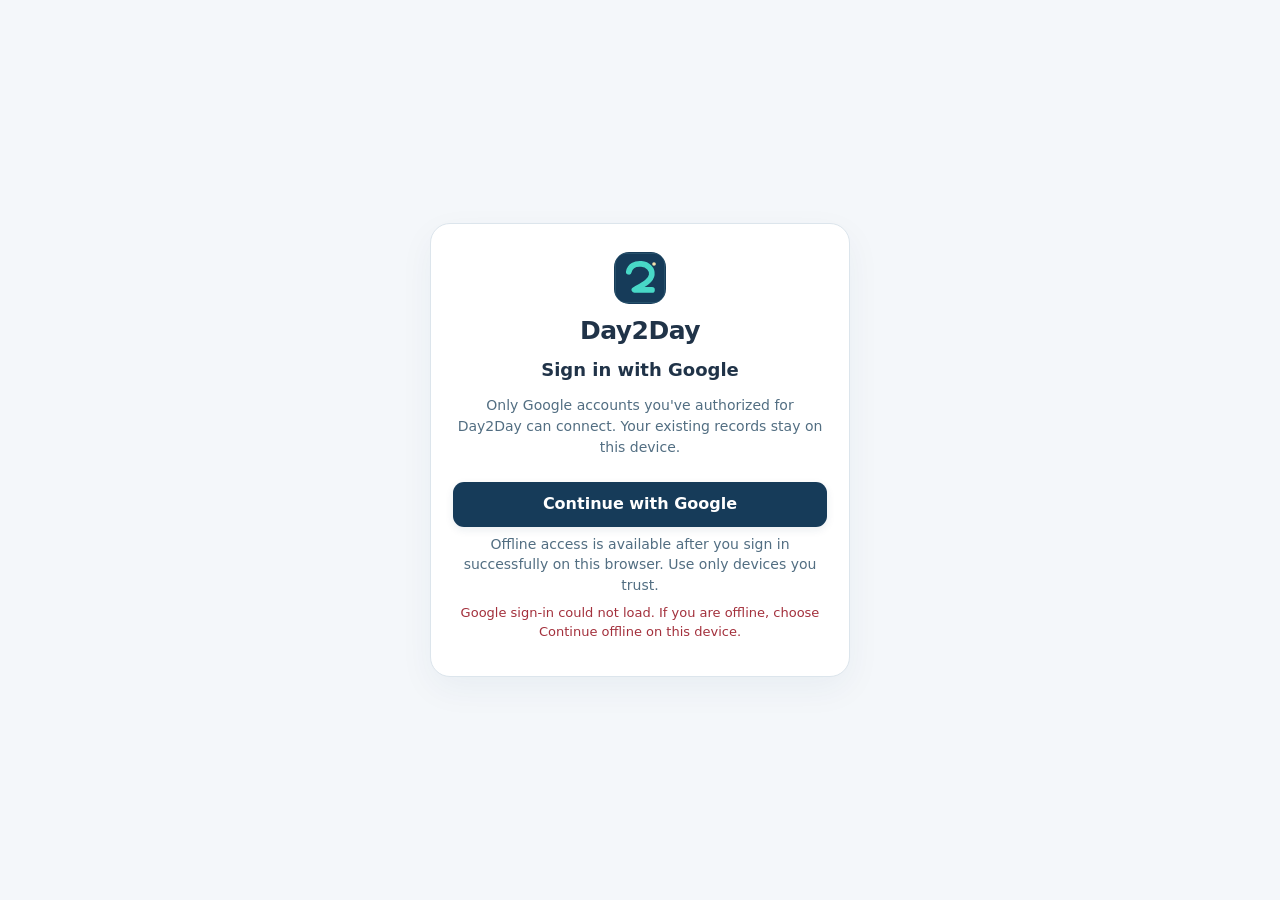
==== commit 6566dc20: "Rebrand Running Tab to Day2Day and add widget launch icon" ====
--- a/todo.html
+++ b/todo.html
@@ -2,7 +2,7 @@
 <html lang="en"><head><meta charset="utf-8">
 <meta name="viewport" content="width=device-width,initial-scale=1">
 <meta http-equiv="refresh" content="0;url=./index.html#todo">
-<title>Running Tab — To-Do</title>
+<title>Day2Day — To-Do</title>
 <link rel="canonical" href="./index.html#todo">
 <script>location.replace('./index.html#todo');</script>
-</head><body><p>Your To-Do list is now in the main Running Tab app. <a href="./index.html#todo">Open To-Do</a>.</p></body></html>+</head><body><p>Your To-Do list is now in the main Day2Day app. <a href="./index.html#todo">Open To-Do</a>.</p></body></html>
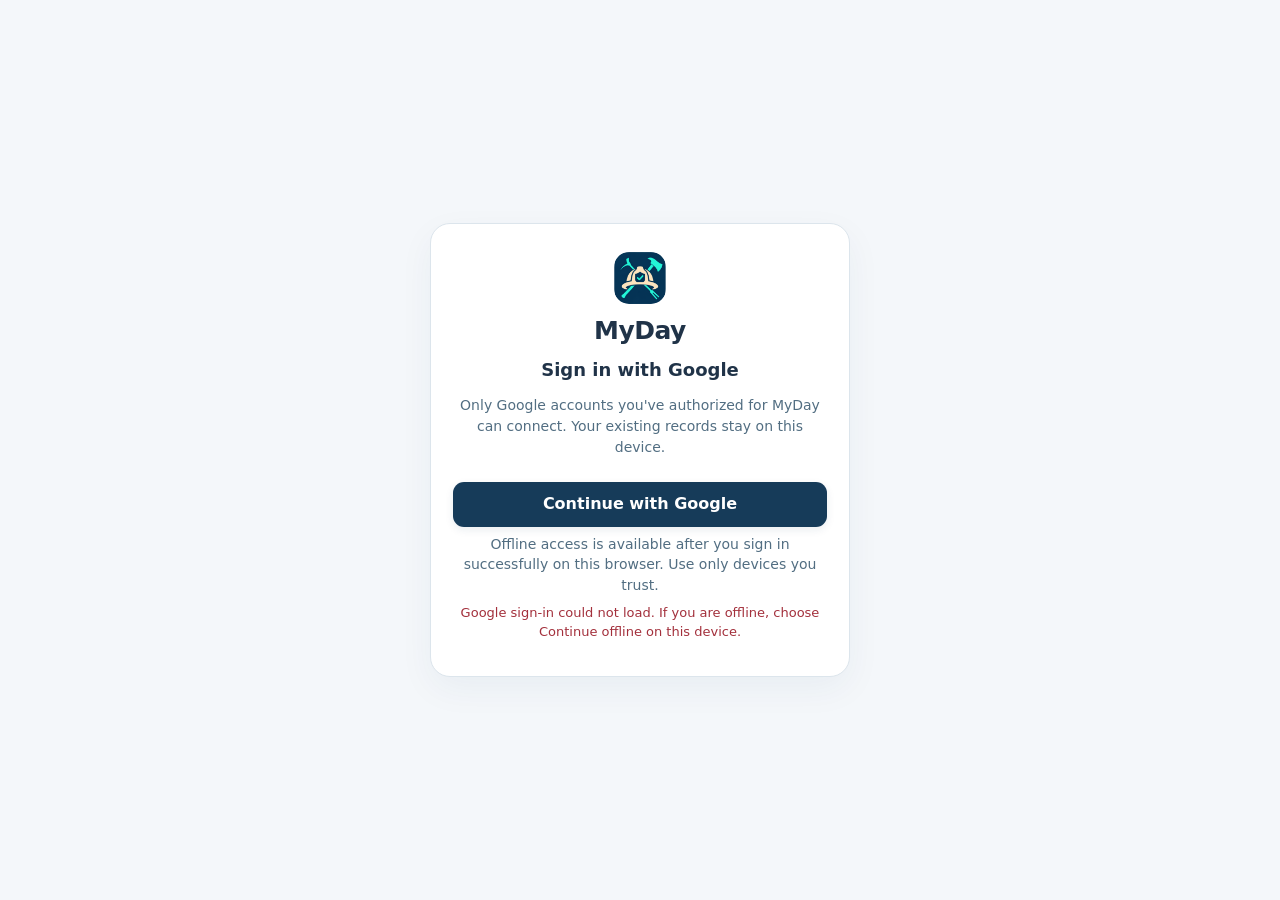
==== commit 6c953da2: "Rebrand Day2Day as MyDay with approved firefighter Halligan and axe logo" ====
--- a/todo.html
+++ b/todo.html
@@ -2,7 +2,7 @@
 <html lang="en"><head><meta charset="utf-8">
 <meta name="viewport" content="width=device-width,initial-scale=1">
 <meta http-equiv="refresh" content="0;url=./index.html#todo">
-<title>Day2Day — To-Do</title>
+<title>MyDay — To-Do</title>
 <link rel="canonical" href="./index.html#todo">
 <script>location.replace('./index.html#todo');</script>
-</head><body><p>Your To-Do list is now in the main Day2Day app. <a href="./index.html#todo">Open To-Do</a>.</p></body></html>+</head><body><p>Your To-Do list is now in the main MyDay app. <a href="./index.html#todo">Open To-Do</a>.</p></body></html>
